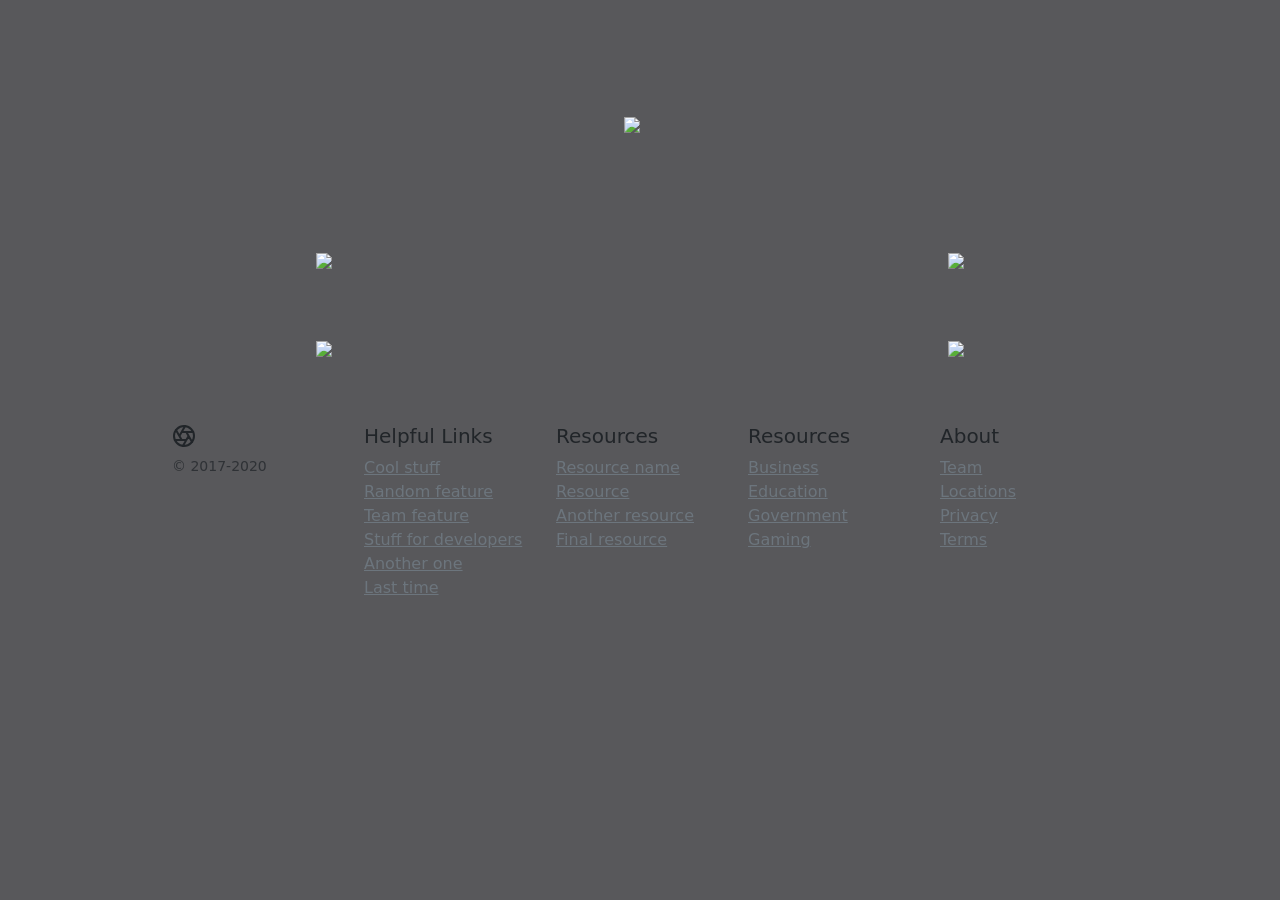
==== wellnest_site/index.html @ 340d3d4d "Adding Website Adding website feature for wellnest bot, including splash page, relevant images, cust" ====
<!doctype html>
<html lang="en">
  <head>
    <meta charset="utf-8">
    <meta name="viewport" content="width=device-width, initial-scale=1">
    <meta name="description" content="">
    <meta name="author" content="Ian Hardy and Bootstrap contributors">
    <title>WellNest Landing Page </title>

    <!-- Bootstrap core CSS -->
    <link href="https://cdn.jsdelivr.net/npm/bootstrap@5.0.0-beta1/dist/css/bootstrap.min.css" rel="stylesheet">

    <style>
      .bd-placeholder-img {
        font-size: 1.125rem;
        text-anchor: middle;
        -webkit-user-select: none;
        -moz-user-select: none;
        user-select: none;
      }

      .img {
            display: block;
            margin-left: auto;
            margin-right: auto;
          }

      @media (min-width: 768px) {
        .bd-placeholder-img-lg {
          font-size: 3.5rem;
        }
      }
    </style>

    
    <!-- Custom styles for this template -->
    <link href="wellnest.css" rel="stylesheet">
  </head>
  <body style='background-color:#58585bff'>
    

<main>
  <div class="position-relative overflow-hidden p-3 p-md-5 m-md-3 text-center background-color:#58585bff">
    <div class="background-color:#58585bff me-md-3 pt-3 px-3 pt-md-5 px-md-5 text-center text-white overflow-hidden">
      <img src="images/main_splash.png">
    </div>
  </div>

  <div class="d-md-flex flex-md-equal w-100 my-md-3 ps-md-3">
    <div class="background-color:#58585bff me-md-3 pt-3 px-3 pt-md-5 px-md-5 text-center text-white overflow-hidden">
      <a href="meditation.html">
        <img src="images/relaxation.png">
      </a>
    </div>
    <div class="background-color:#58585bff me-md-3 pt-3 px-3 pt-md-5 px-md-5 text-center text-white overflow-hidden">
      <a href="fitness.html">
        <img src="images/fitness.png">
      </a>
    </div>
  </div>

  <div class="d-md-flex flex-md-equal w-100 my-md-3 ps-md-3">
    <div class="background-color:#58585bff me-md-3 pt-3 px-3 pt-md-5 px-md-5 text-center text-white overflow-hidden">
      <a href="flexibility.html">
        <img src="images/flexibility.png">
      </a>
    </div>
    <div class="background-color:#58585bff me-md-3 pt-3 px-3 pt-md-5 px-md-5 text-center text-white overflow-hidden">
      <a href="flexibility.html">
        <img src="images/flexibility.png">
      </a>
    </div>
  </div>

<footer class="container py-5">
  <div class="row">
    <div class="col-12 col-md">
      <svg xmlns="http://www.w3.org/2000/svg" width="24" height="24" fill="none" stroke="currentColor" stroke-linecap="round" stroke-linejoin="round" stroke-width="2" class="d-block mb-2" role="img" viewBox="0 0 24 24"><title>Product</title><circle cx="12" cy="12" r="10"/><path d="M14.31 8l5.74 9.94M9.69 8h11.48M7.38 12l5.74-9.94M9.69 16L3.95 6.06M14.31 16H2.83m13.79-4l-5.74 9.94"/></svg>
      <small class="d-block mb-3 text-muted">&copy; 2017-2020</small>
    </div>
    <div class="col-6 col-md">
      <h5>Helpful Links</h5>
      <ul class="list-unstyled text-small">
        <li><a class="link-secondary" href="#">Cool stuff</a></li>
        <li><a class="link-secondary" href="#">Random feature</a></li>
        <li><a class="link-secondary" href="#">Team feature</a></li>
        <li><a class="link-secondary" href="#">Stuff for developers</a></li>
        <li><a class="link-secondary" href="#">Another one</a></li>
        <li><a class="link-secondary" href="#">Last time</a></li>
      </ul>
    </div>
    <div class="col-6 col-md">
      <h5>Resources</h5>
      <ul class="list-unstyled text-small">
        <li><a class="link-secondary" href="#">Resource name</a></li>
        <li><a class="link-secondary" href="#">Resource</a></li>
        <li><a class="link-secondary" href="#">Another resource</a></li>
        <li><a class="link-secondary" href="#">Final resource</a></li>
      </ul>
    </div>
    <div class="col-6 col-md">
      <h5>Resources</h5>
      <ul class="list-unstyled text-small">
        <li><a class="link-secondary" href="#">Business</a></li>
        <li><a class="link-secondary" href="#">Education</a></li>
        <li><a class="link-secondary" href="#">Government</a></li>
        <li><a class="link-secondary" href="#">Gaming</a></li>
      </ul>
    </div>
    <div class="col-6 col-md">
      <h5>About</h5>
      <ul class="list-unstyled text-small">
        <li><a class="link-secondary" href="#">Team</a></li>
        <li><a class="link-secondary" href="#">Locations</a></li>
        <li><a class="link-secondary" href="#">Privacy</a></li>
        <li><a class="link-secondary" href="#">Terms</a></li>
      </ul>
    </div>
  </div>
</footer>


    <script src="../assets/dist/js/bootstrap.bundle.min.js"></script>

      
  </body>
</html>
---- wellnest_site/wellnest.css ----
.container {
  max-width: 960px;
}

/*
 * Custom translucent site header
 */

.site-header {
  background-color: rgba(142, 204, 118, 0.85);
  -webkit-backdrop-filter: saturate(180%) blur(20px);
  backdrop-filter: saturate(180%) blur(20px);
}
.site-header a {
  color: #f1f1f1;
  transition: color .15s ease-in-out;
}
.site-header a:hover {
  color: #fff;
  text-decoration: none;
}

/*
 * Dummy devices (replace them with your own or something else entirely!)
 */

.product-device {
  position: absolute;
  right: 10%;
  bottom: -30%;
  width: 300px;
  height: 540px;
  background-color: rgb(112, 14, 14);
  border-radius: 21px;
  transform: rotate(30deg);
}
.display-custom1{
  color:#049fd9ff;
  font-size:calc(2.95rem + 5.4vw);
  font-weight:300;
  line-height:1.2
}
@media (min-width:1200px){.display-custom1{font-size:3.5rem}}

.display-custom2{
  font-size:1.25rem;
  font-weight:300;
  color:#049fd9ff
}

.img_disp {
  display: block;
  margin-left: auto;
  margin-right: auto;
}

.product-device::before {
  position: absolute;
  top: 10%;
  right: 10px;
  bottom: 10%;
  left: 10px;
  content: "";
  background-color: rgba(255, 255, 255, .1);
  border-radius: 5px;
}

.product-device-2 {
  top: -25%;
  right: auto;
  bottom: 0;
  left: 5%;
  background-color: #e5e5e5;
}


/*
 * Extra utilities
 */

.flex-equal > * {
  flex: 1;
}
@media (min-width: 768px) {
  .flex-md-equal > * {
    flex: 1;
  }
}
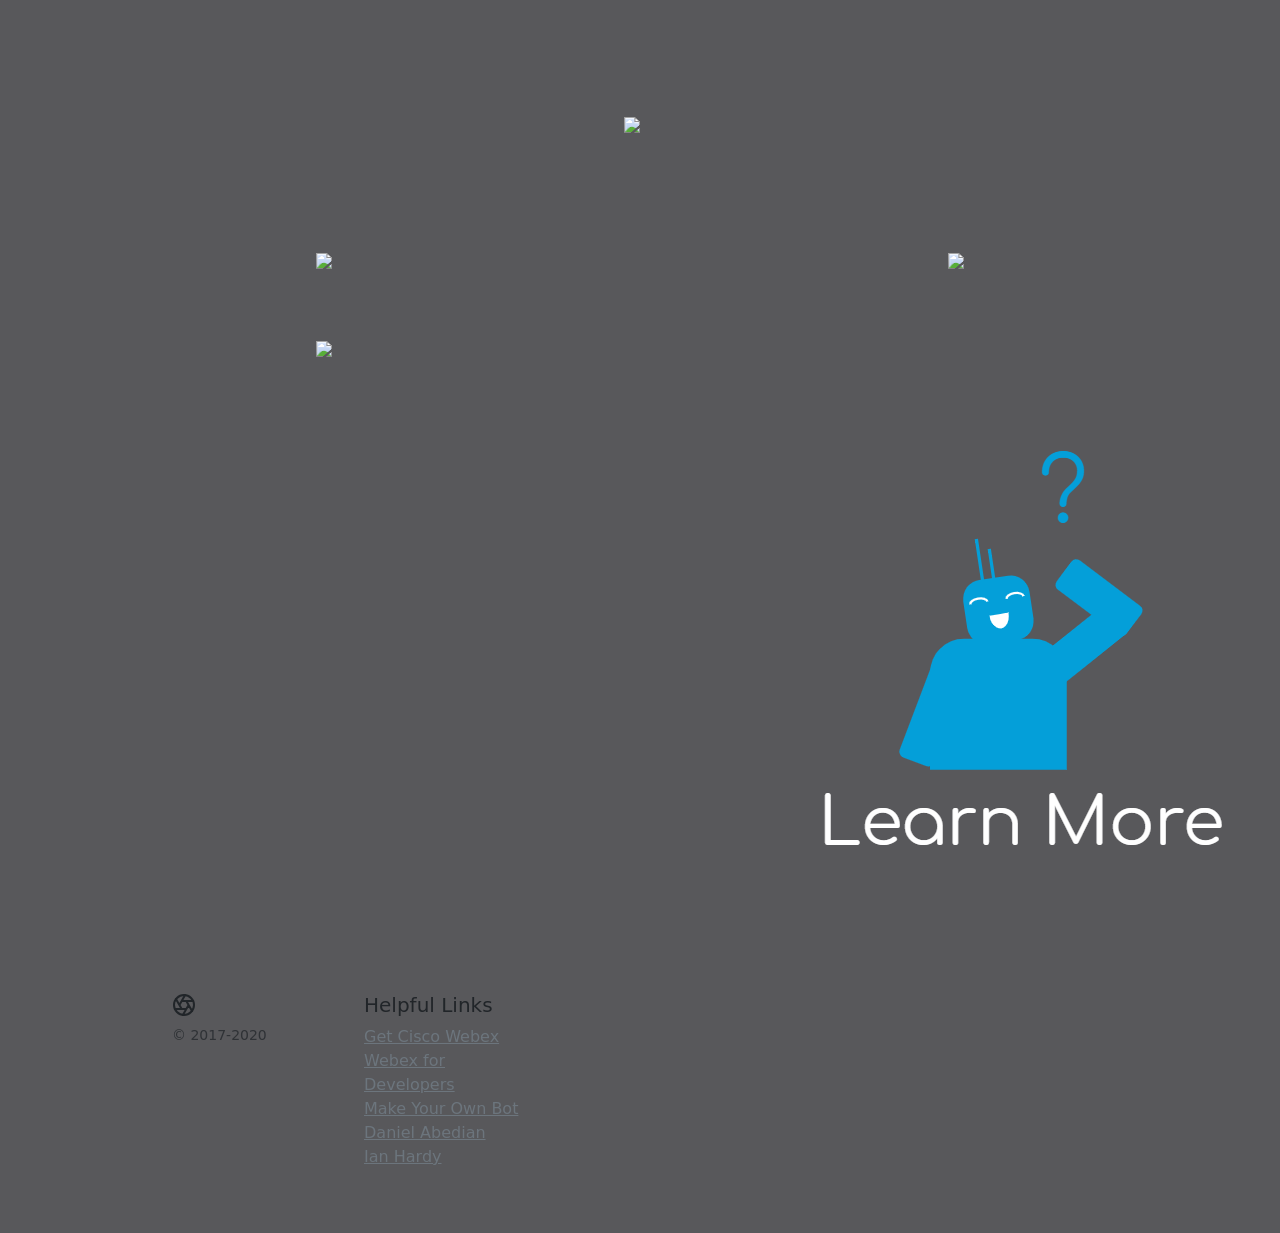
==== commit b9e2e9f9: "Fixe index file" ====
--- a/wellnest_site/index.html
+++ b/wellnest_site/index.html
@@ -66,8 +66,8 @@
       </a>
     </div>
     <div class="background-color:#58585bff me-md-3 pt-3 px-3 pt-md-5 px-md-5 text-center text-white overflow-hidden">
-      <a href="flexibility.html">
-        <img src="images/flexibility.png">
+      <a href="https://community.cisco.com/t5/collaboration-blogs/cisco-webex-virtual-hackathon-fun-amp-easy-60-teams-win-prizes/ba-p/4154865">
+        <img src="images/learn_more.PNG">
       </a>
     </div>
   </div>
@@ -78,50 +78,25 @@
       <svg xmlns="http://www.w3.org/2000/svg" width="24" height="24" fill="none" stroke="currentColor" stroke-linecap="round" stroke-linejoin="round" stroke-width="2" class="d-block mb-2" role="img" viewBox="0 0 24 24"><title>Product</title><circle cx="12" cy="12" r="10"/><path d="M14.31 8l5.74 9.94M9.69 8h11.48M7.38 12l5.74-9.94M9.69 16L3.95 6.06M14.31 16H2.83m13.79-4l-5.74 9.94"/></svg>
       <small class="d-block mb-3 text-muted">&copy; 2017-2020</small>
     </div>
-    <div class="col-6 col-md">
+    <div class="col-6 col-md" style="float: left;">
       <h5>Helpful Links</h5>
       <ul class="list-unstyled text-small">
-        <li><a class="link-secondary" href="#">Cool stuff</a></li>
-        <li><a class="link-secondary" href="#">Random feature</a></li>
-        <li><a class="link-secondary" href="#">Team feature</a></li>
-        <li><a class="link-secondary" href="#">Stuff for developers</a></li>
-        <li><a class="link-secondary" href="#">Another one</a></li>
-        <li><a class="link-secondary" href="#">Last time</a></li>
+        <li><a class="link-secondary" href="https://www.webex.com/downloads.html/">Get Cisco Webex</a></li>
+        <li><a class="link-secondary" href="https://developer.webex.com/">Webex for Developers</a></li>
+        <li><a class="link-secondary" href="https://developer.webex.com/docs/bots">Make Your Own Bot</a></li>
+        <li><a class="link-secondary" href="https://www.linkedin.com/in/daniel-abedian-43720b137">Daniel Abedian</a></li>
+        <li><a class="link-secondary" href="https://www.linkedin.com/in/ianstclairhardy">Ian Hardy</a></li>
       </ul>
     </div>
     <div class="col-6 col-md">
-      <h5>Resources</h5>
-      <ul class="list-unstyled text-small">
-        <li><a class="link-secondary" href="#">Resource name</a></li>
-        <li><a class="link-secondary" href="#">Resource</a></li>
-        <li><a class="link-secondary" href="#">Another resource</a></li>
-        <li><a class="link-secondary" href="#">Final resource</a></li>
-      </ul>
     </div>
     <div class="col-6 col-md">
-      <h5>Resources</h5>
-      <ul class="list-unstyled text-small">
-        <li><a class="link-secondary" href="#">Business</a></li>
-        <li><a class="link-secondary" href="#">Education</a></li>
-        <li><a class="link-secondary" href="#">Government</a></li>
-        <li><a class="link-secondary" href="#">Gaming</a></li>
-      </ul>
     </div>
     <div class="col-6 col-md">
-      <h5>About</h5>
-      <ul class="list-unstyled text-small">
-        <li><a class="link-secondary" href="#">Team</a></li>
-        <li><a class="link-secondary" href="#">Locations</a></li>
-        <li><a class="link-secondary" href="#">Privacy</a></li>
-        <li><a class="link-secondary" href="#">Terms</a></li>
-      </ul>
     </div>
   </div>
 </footer>
 
-
-    <script src="../assets/dist/js/bootstrap.bundle.min.js"></script>
-
       
   </body>
 </html>
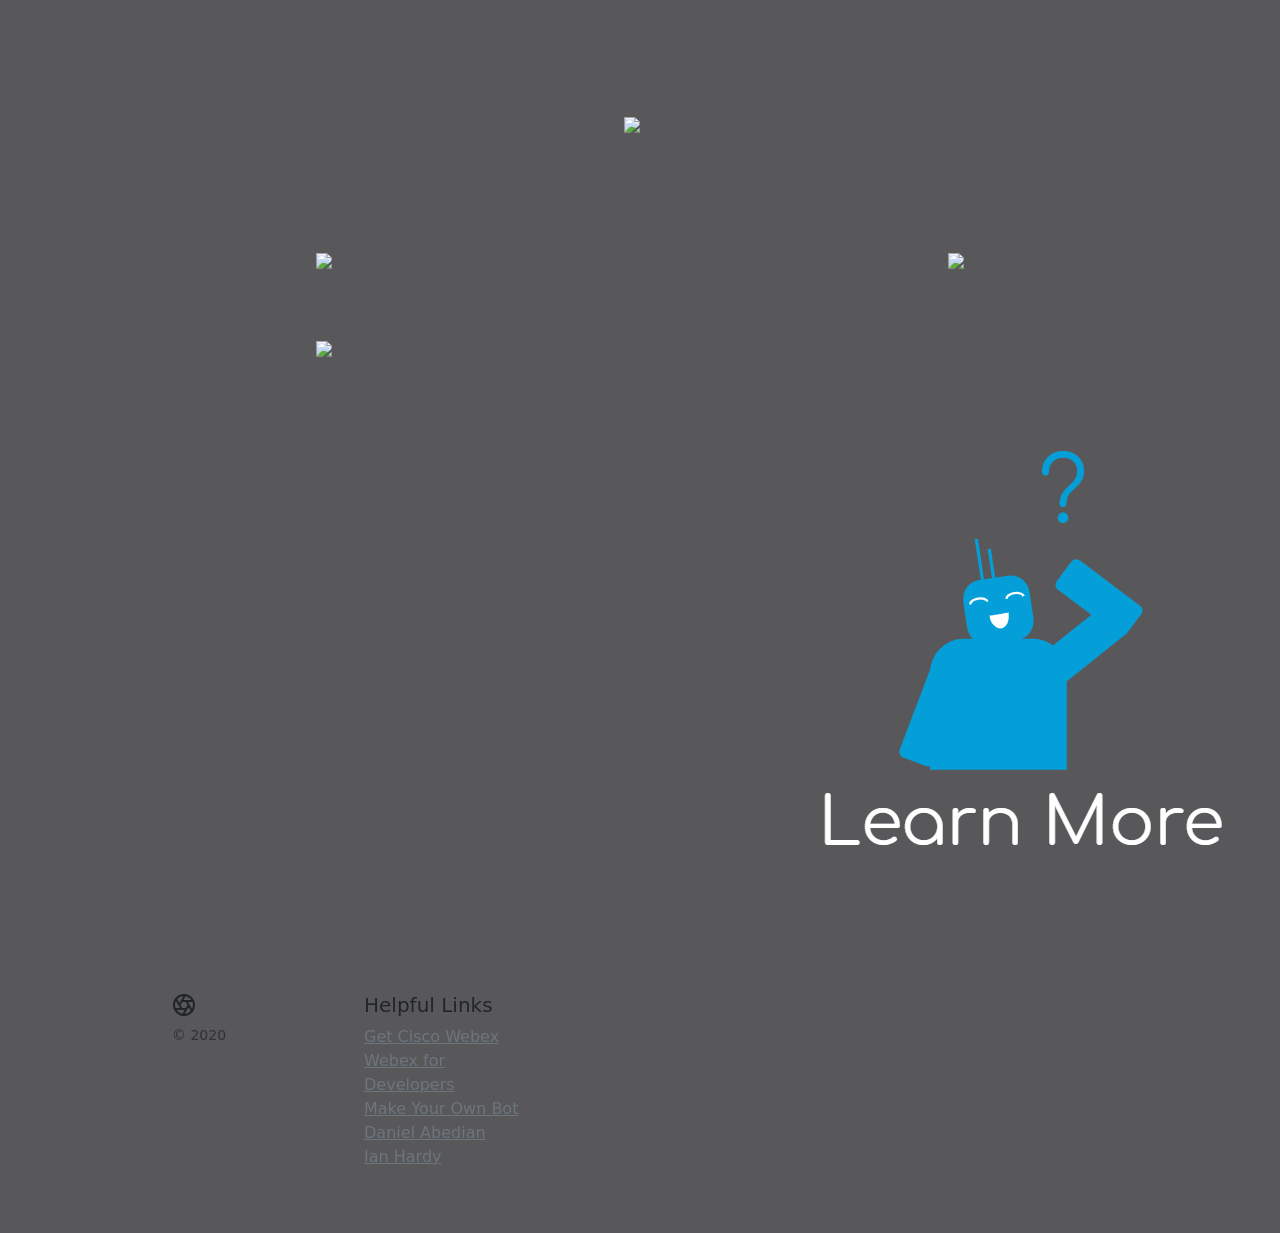
==== commit e9b1f090: "Update index.html" ====
--- a/wellnest_site/index.html
+++ b/wellnest_site/index.html
@@ -75,8 +75,8 @@
 <footer class="container py-5">
   <div class="row">
     <div class="col-12 col-md">
-      <svg xmlns="http://www.w3.org/2000/svg" width="24" height="24" fill="none" stroke="currentColor" stroke-linecap="round" stroke-linejoin="round" stroke-width="2" class="d-block mb-2" role="img" viewBox="0 0 24 24"><title>Product</title><circle cx="12" cy="12" r="10"/><path d="M14.31 8l5.74 9.94M9.69 8h11.48M7.38 12l5.74-9.94M9.69 16L3.95 6.06M14.31 16H2.83m13.79-4l-5.74 9.94"/></svg>
-      <small class="d-block mb-3 text-muted">&copy; 2017-2020</small>
+      <svg xmlns="http://www.w3.org/2000/svg" width="24" height="24" fill="none" stroke="currentColor" stroke-linecap="round" stroke-linejoin="round" stroke-width="2" class="d-block mb-2" role="img" viewBox="0 0 24 24"><title>wellnest</title><circle cx="12" cy="12" r="10"/><path d="M14.31 8l5.74 9.94M9.69 8h11.48M7.38 12l5.74-9.94M9.69 16L3.95 6.06M14.31 16H2.83m13.79-4l-5.74 9.94"/></svg>
+      <small class="d-block mb-3 text-muted">&copy; 2020</small>
     </div>
     <div class="col-6 col-md" style="float: left;">
       <h5>Helpful Links</h5>
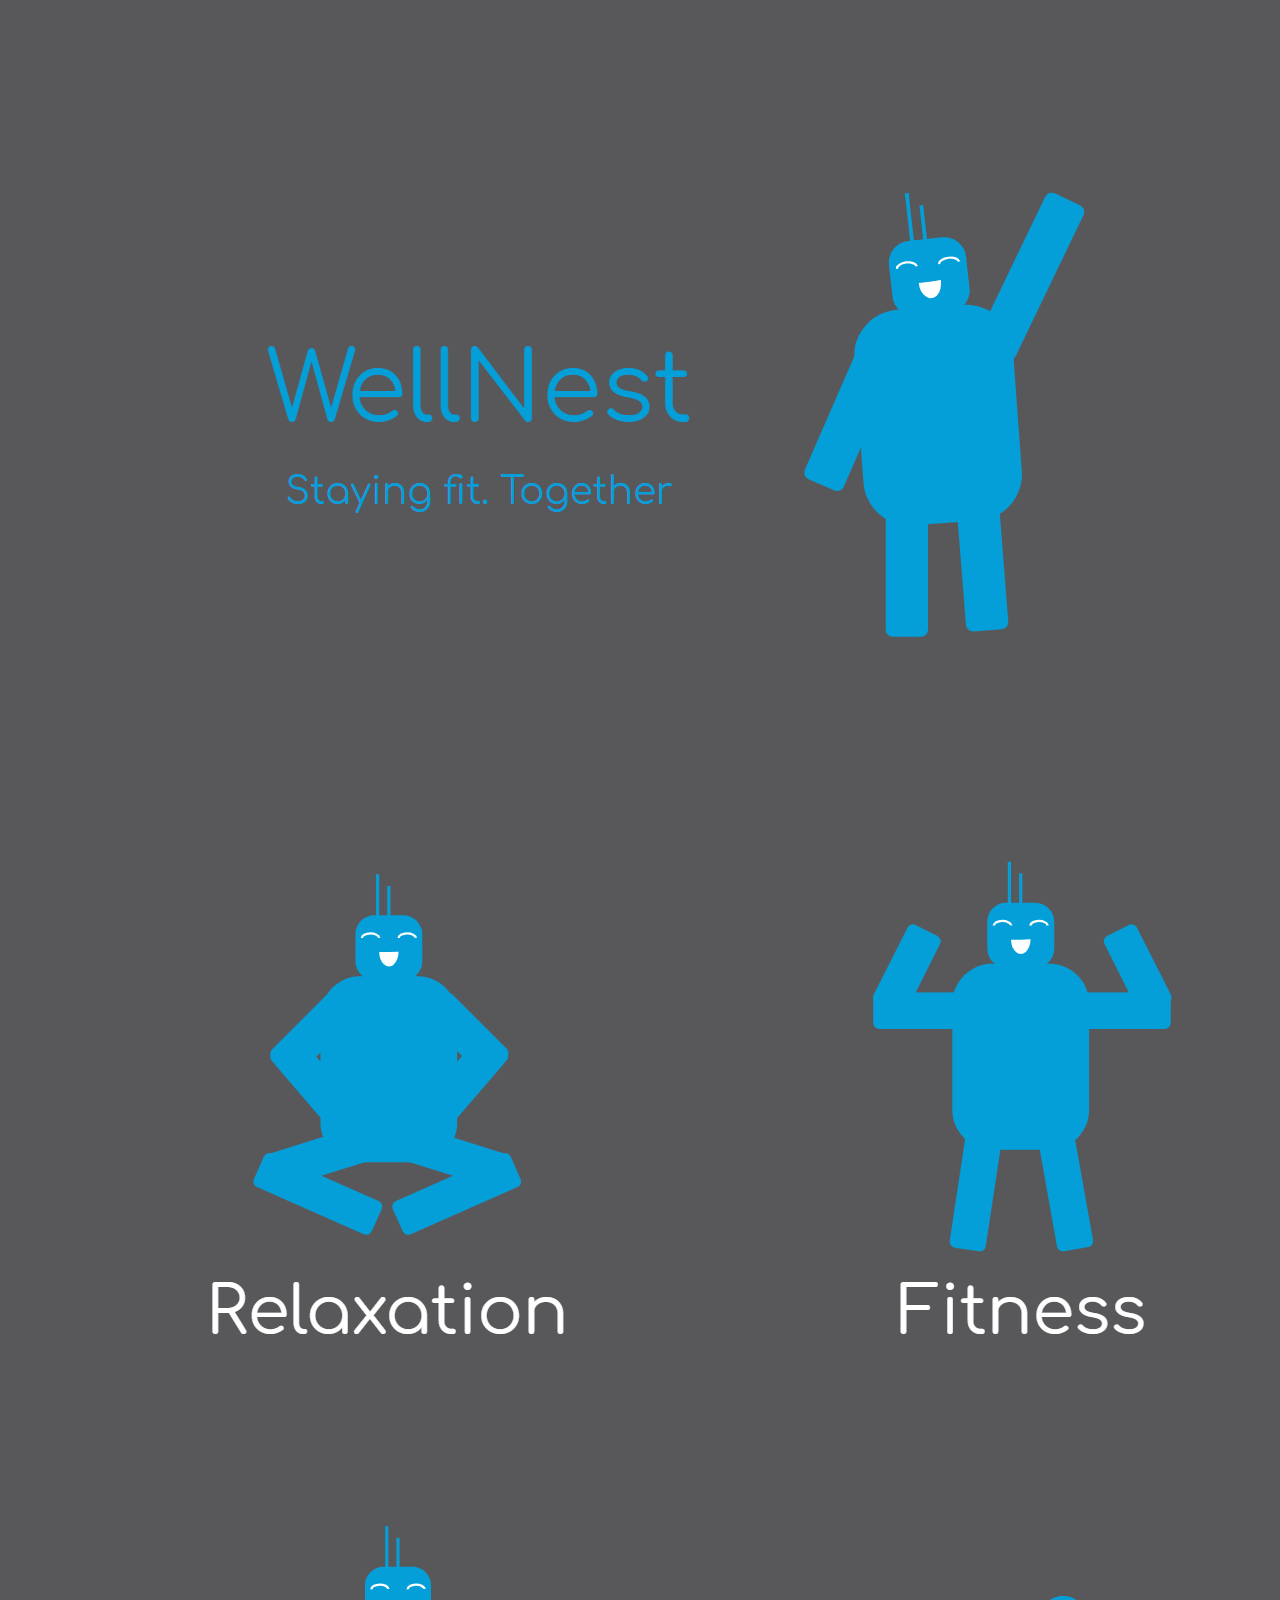
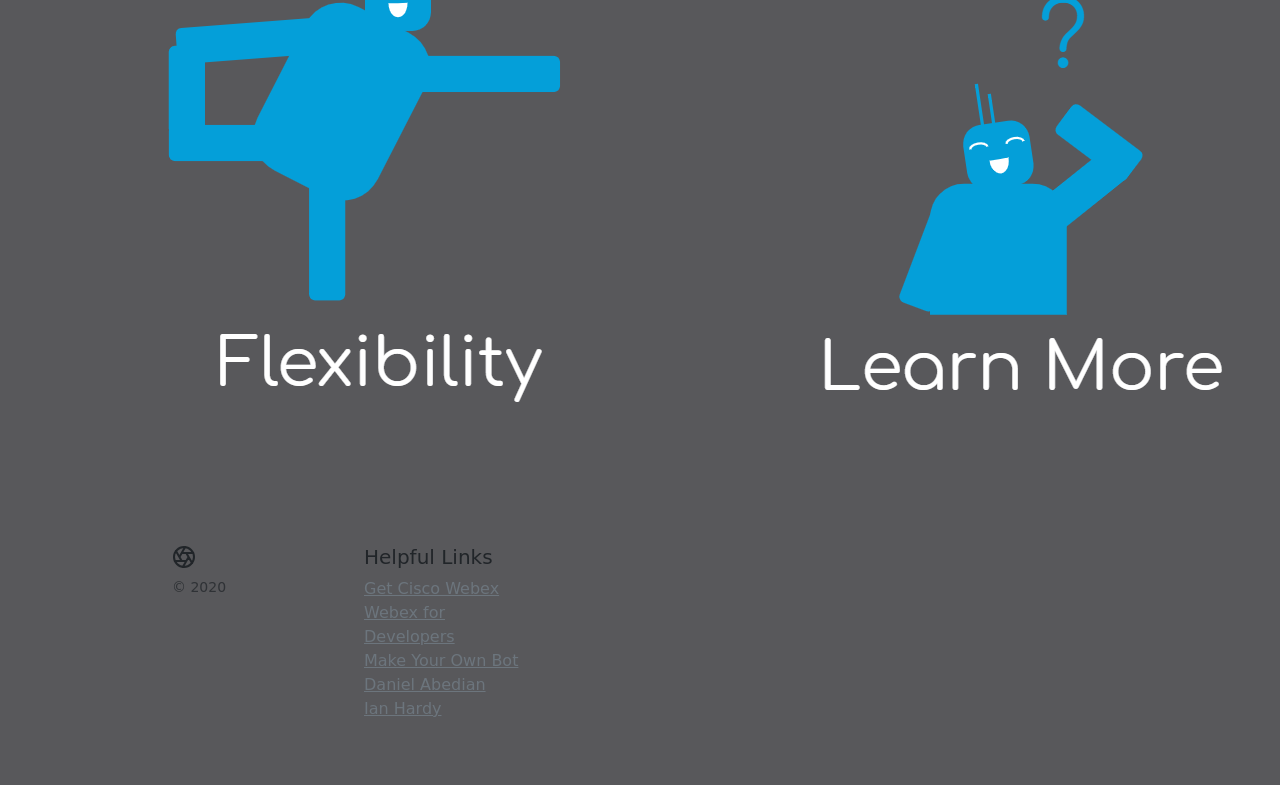
==== commit 6ed11f12: "Update index.html" ====
--- a/wellnest_site/index.html
+++ b/wellnest_site/index.html
@@ -42,19 +42,19 @@
 <main>
   <div class="position-relative overflow-hidden p-3 p-md-5 m-md-3 text-center background-color:#58585bff">
     <div class="background-color:#58585bff me-md-3 pt-3 px-3 pt-md-5 px-md-5 text-center text-white overflow-hidden">
-      <img src="images/main_splash.png">
+      <img src="./images/main_splash.PNG">
     </div>
   </div>
 
   <div class="d-md-flex flex-md-equal w-100 my-md-3 ps-md-3">
     <div class="background-color:#58585bff me-md-3 pt-3 px-3 pt-md-5 px-md-5 text-center text-white overflow-hidden">
       <a href="meditation.html">
-        <img src="images/relaxation.png">
+        <img src="./images/relaxation.PNG">
       </a>
     </div>
     <div class="background-color:#58585bff me-md-3 pt-3 px-3 pt-md-5 px-md-5 text-center text-white overflow-hidden">
       <a href="fitness.html">
-        <img src="images/fitness.png">
+        <img src="./images/fitness.PNG">
       </a>
     </div>
   </div>
@@ -62,12 +62,12 @@
   <div class="d-md-flex flex-md-equal w-100 my-md-3 ps-md-3">
     <div class="background-color:#58585bff me-md-3 pt-3 px-3 pt-md-5 px-md-5 text-center text-white overflow-hidden">
       <a href="flexibility.html">
-        <img src="images/flexibility.png">
+        <img src="./images/flexibility.PNG">
       </a>
     </div>
     <div class="background-color:#58585bff me-md-3 pt-3 px-3 pt-md-5 px-md-5 text-center text-white overflow-hidden">
       <a href="https://community.cisco.com/t5/collaboration-blogs/cisco-webex-virtual-hackathon-fun-amp-easy-60-teams-win-prizes/ba-p/4154865">
-        <img src="images/learn_more.PNG">
+        <img src="./images/learn_more.PNG">
       </a>
     </div>
   </div>
